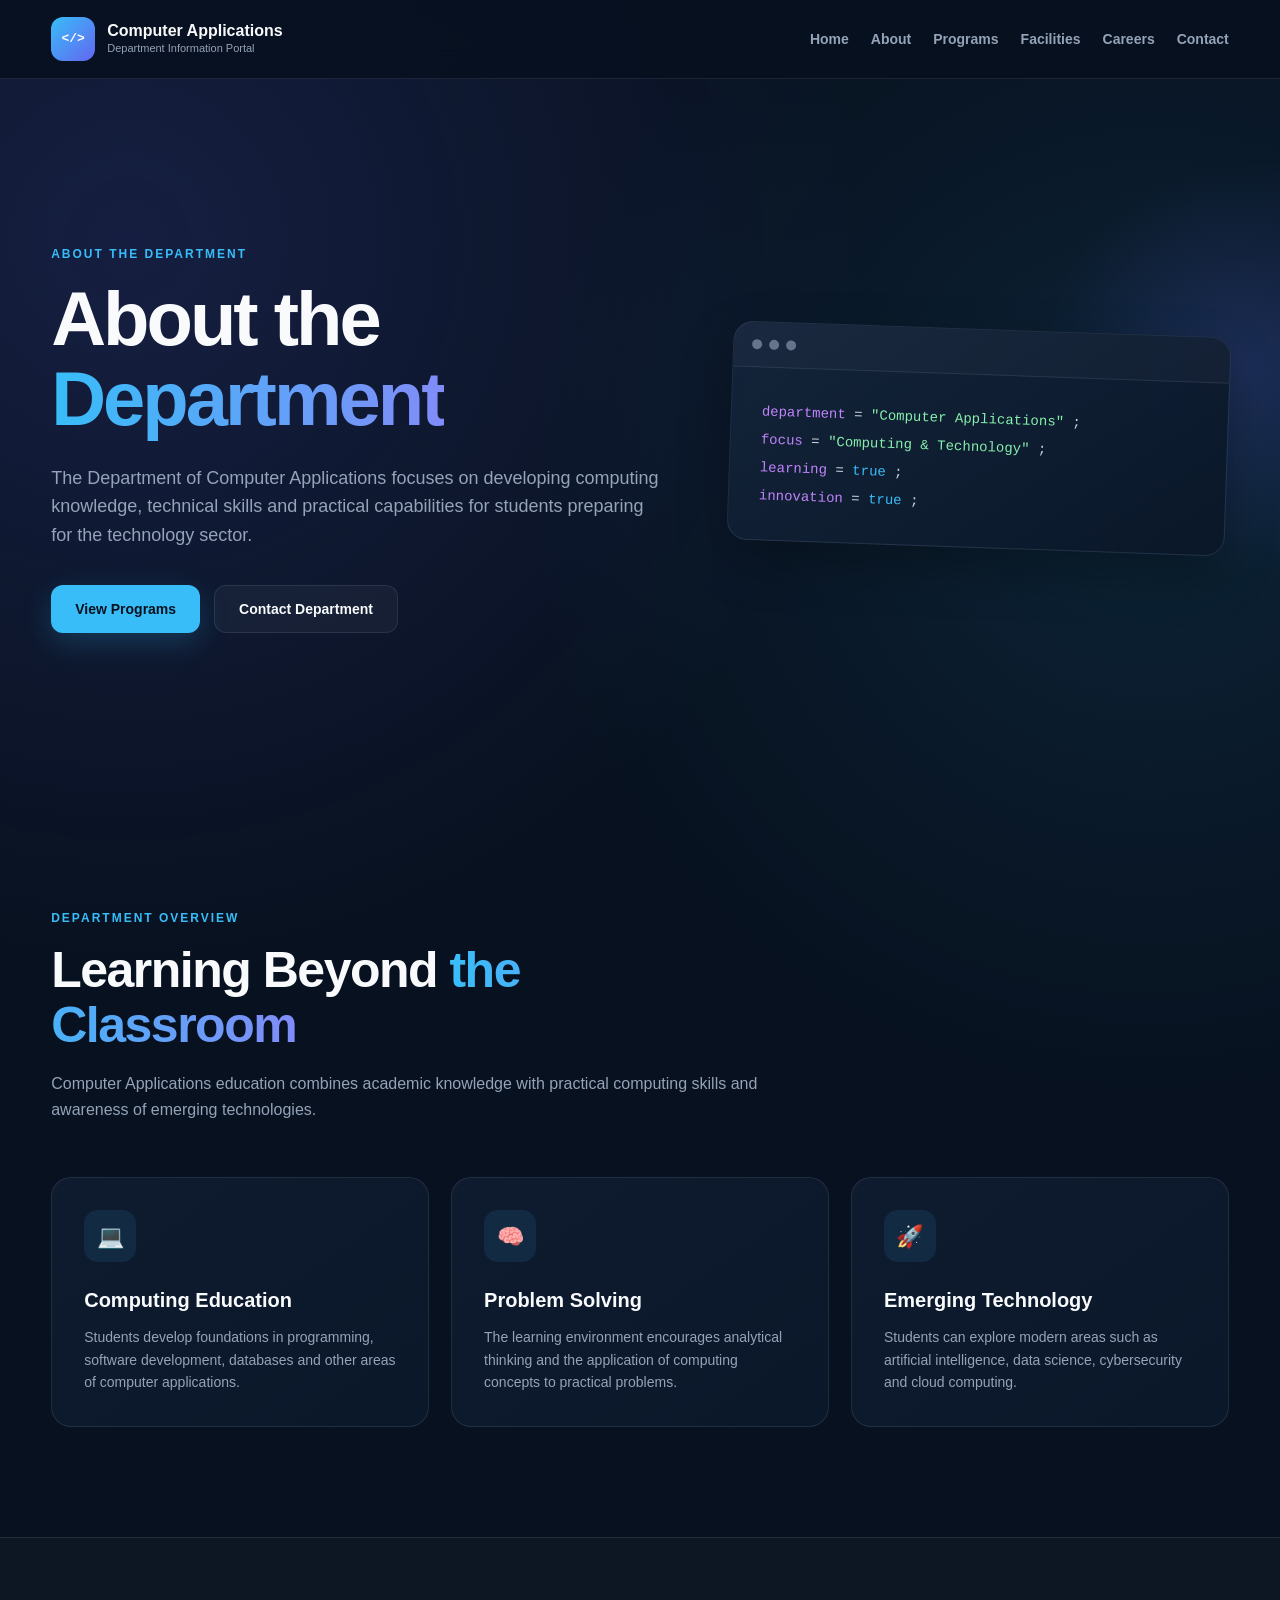
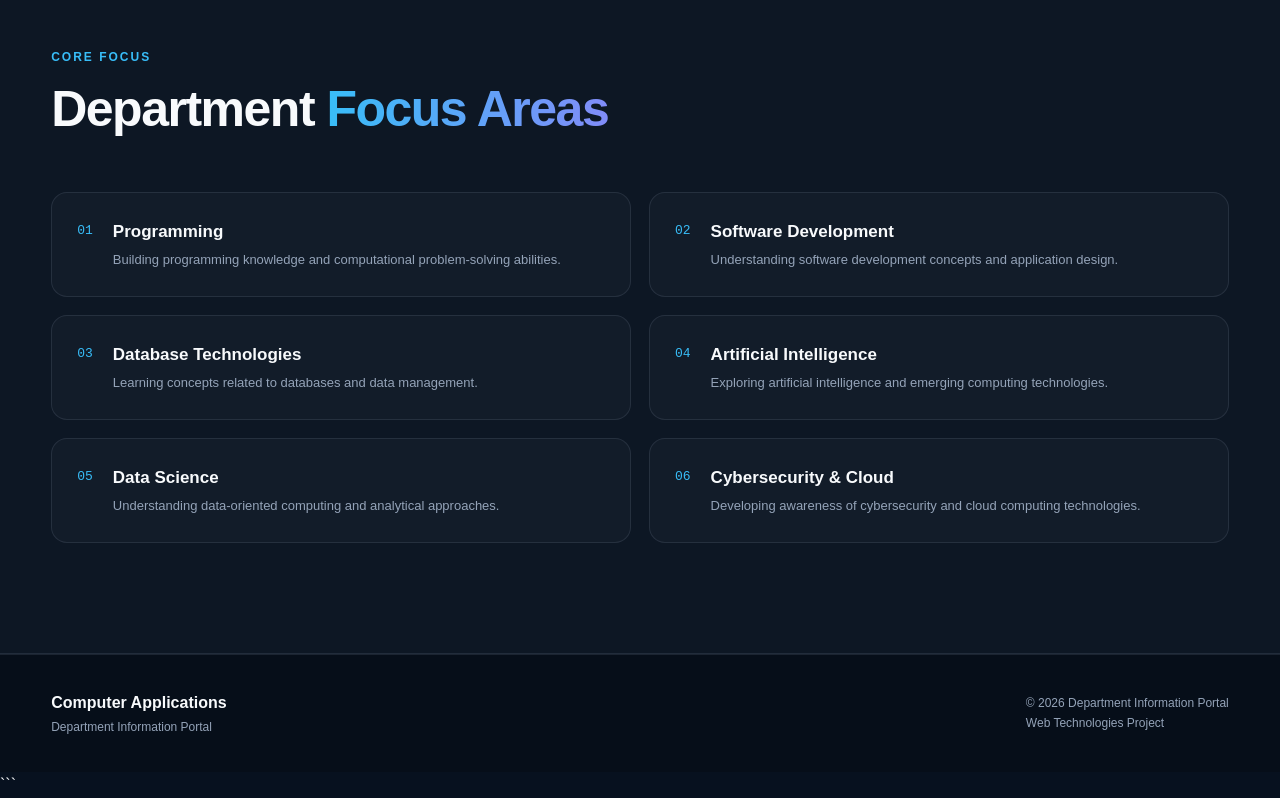
==== about.html @ d832e62a "Add files via upload" ====
<!DOCTYPE html>
<html lang="en">

<head>
    <meta charset="UTF-8">
    <meta name="viewport" content="width=device-width, initial-scale=1.0">

    <title>About Department | Computer Applications</title>

    <meta name="description"
          content="About the Department of Computer Applications.">

    <link rel="stylesheet" href="style.css">
</head>

<body>

    <!-- HEADER -->
    <header class="header">

        <div class="container nav-container">

            <div class="logo">
                <span class="logo-icon">&lt;/&gt;</span>

                <div>
                    <h2>Computer Applications</h2>
                    <p>Department Information Portal</p>
                </div>
            </div>

            <nav class="navbar">
                <a href="index.html">Home</a>
                <a href="about.html">About</a>
                <a href="programs.html">Programs</a>
                <a href="facilities.html">Facilities</a>
                <a href="careers.html">Careers</a>
                <a href="contact.html">Contact</a>
            </nav>

        </div>

    </header>


    <!-- PAGE HERO -->
    <section class="hero">

        <div class="container hero-content">

            <div class="hero-text">

                <p class="small-heading">
                    ABOUT THE DEPARTMENT
                </p>

                <h1>
                    About the
                    <span>Department</span>
                </h1>

                <p class="hero-description">
                    The Department of Computer Applications focuses on
                    developing computing knowledge, technical skills and
                    practical capabilities for students preparing for the
                    technology sector.
                </p>

                <div class="hero-buttons">

                    <a href="programs.html" class="btn primary-btn">
                        View Programs
                    </a>

                    <a href="contact.html" class="btn secondary-btn">
                        Contact Department
                    </a>

                </div>

            </div>


            <div class="hero-card">

                <div class="code-window">

                    <div class="window-top">
                        <span></span>
                        <span></span>
                        <span></span>
                    </div>

                    <div class="code-content">

                        <p>
                            <span class="code-keyword">department</span> =
                            <span class="code-string">
                                "Computer Applications"
                            </span>;
                        </p>

                        <p>
                            <span class="code-keyword">focus</span> =
                            <span class="code-string">
                                "Computing & Technology"
                            </span>;
                        </p>

                        <p>
                            <span class="code-keyword">learning</span> =
                            <span class="code-value">
                                true
                            </span>;
                        </p>

                        <p>
                            <span class="code-keyword">innovation</span> =
                            <span class="code-value">
                                true
                            </span>;
                        </p>

                    </div>

                </div>

            </div>

        </div>

    </section>


    <!-- ABOUT CONTENT -->
    <section class="section">

        <div class="container">

            <div class="section-heading">

                <p class="section-label">
                    DEPARTMENT OVERVIEW
                </p>

                <h2>
                    Learning Beyond
                    <span>the Classroom</span>
                </h2>

                <p>
                    Computer Applications education combines academic
                    knowledge with practical computing skills and
                    awareness of emerging technologies.
                </p>

            </div>


            <div class="about-grid">

                <div class="about-card">

                    <div class="icon-box">
                        💻
                    </div>

                    <h3>
                        Computing Education
                    </h3>

                    <p>
                        Students develop foundations in programming,
                        software development, databases and other areas
                        of computer applications.
                    </p>

                </div>


                <div class="about-card">

                    <div class="icon-box">
                        🧠
                    </div>

                    <h3>
                        Problem Solving
                    </h3>

                    <p>
                        The learning environment encourages analytical
                        thinking and the application of computing concepts
                        to practical problems.
                    </p>

                </div>


                <div class="about-card">

                    <div class="icon-box">
                        🚀
                    </div>

                    <h3>
                        Emerging Technology
                    </h3>

                    <p>
                        Students can explore modern areas such as artificial
                        intelligence, data science, cybersecurity and cloud
                        computing.
                    </p>

                </div>

            </div>

        </div>

    </section>


    <!-- FOCUS AREAS -->
    <section class="section dark-section">

        <div class="container">

            <div class="section-heading">

                <p class="section-label">
                    CORE FOCUS
                </p>

                <h2>
                    Department
                    <span>Focus Areas</span>
                </h2>

            </div>


            <div class="skills-grid">

                <div class="skill-item">
                    <span>01</span>

                    <div>
                        <h3>Programming</h3>

                        <p>
                            Building programming knowledge and computational
                            problem-solving abilities.
                        </p>
                    </div>
                </div>


                <div class="skill-item">
                    <span>02</span>

                    <div>
                        <h3>Software Development</h3>

                        <p>
                            Understanding software development concepts
                            and application design.
                        </p>
                    </div>
                </div>


                <div class="skill-item">
                    <span>03</span>

                    <div>
                        <h3>Database Technologies</h3>

                        <p>
                            Learning concepts related to databases and
                            data management.
                        </p>
                    </div>
                </div>


                <div class="skill-item">
                    <span>04</span>

                    <div>
                        <h3>Artificial Intelligence</h3>

                        <p>
                            Exploring artificial intelligence and emerging
                            computing technologies.
                        </p>
                    </div>
                </div>


                <div class="skill-item">
                    <span>05</span>

                    <div>
                        <h3>Data Science</h3>

                        <p>
                            Understanding data-oriented computing and
                            analytical approaches.
                        </p>
                    </div>
                </div>


                <div class="skill-item">
                    <span>06</span>

                    <div>
                        <h3>Cybersecurity & Cloud</h3>

                        <p>
                            Developing awareness of cybersecurity and
                            cloud computing technologies.
                        </p>
                    </div>
                </div>

            </div>

        </div>

    </section>


    <!-- FOOTER -->
    <footer class="footer">

        <div class="container footer-content">

            <div>
                <h3>
                    Computer Applications
                </h3>

                <p>
                    Department Information Portal
                </p>
            </div>

            <div>
                <p>
                    © 2026 Department Information Portal
                </p>

                <p>
                    Web Technologies Project
                </p>
            </div>

        </div>

    </footer>

</body>
</html>
```
---- style.css ----
/* =====================================================
   DEPARTMENT INFORMATION PORTAL
   HTML + CSS PROJECT
   ===================================================== */


/* ================= ROOT VARIABLES ================= */

:root {
    --bg: #07111f;
    --bg-light: #0b1729;
    --card: #101d30;
    --card-light: #14243b;

    --primary: #38bdf8;
    --secondary: #6366f1;

    --text: #f8fafc;
    --muted: #94a3b8;

    --border: rgba(148, 163, 184, 0.15);

    --max-width: 1180px;

    --radius: 20px;

    --shadow:
        0 20px 50px rgba(0, 0, 0, 0.25);
}


/* ================= RESET ================= */

* {
    margin: 0;
    padding: 0;
    box-sizing: border-box;
}


html {
    scroll-behavior: smooth;
}


body {
    font-family:
        Inter,
        "Segoe UI",
        Roboto,
        Arial,
        sans-serif;

    background:
        radial-gradient(
            circle at 10% 10%,
            rgba(99, 102, 241, 0.16),
            transparent 30%
        ),
        radial-gradient(
            circle at 90% 20%,
            rgba(56, 189, 248, 0.10),
            transparent 28%
        ),
        var(--bg);

    color: var(--text);

    line-height: 1.6;

    overflow-x: hidden;
}


a {
    text-decoration: none;
    color: inherit;
}


img {
    max-width: 100%;
    display: block;
}


.container {
    width: min(92%, var(--max-width));
    margin: auto;
}


/* ================= HEADER ================= */

.header {
    position: sticky;
    top: 0;
    z-index: 1000;

    background: rgba(7, 17, 31, 0.88);

    backdrop-filter: blur(16px);

    border-bottom: 1px solid var(--border);
}


.nav-container {
    min-height: 78px;

    display: flex;
    align-items: center;
    justify-content: space-between;

    gap: 30px;
}


/* Logo */

.logo {
    display: flex;
    align-items: center;
    gap: 12px;
}


.logo-icon {
    width: 44px;
    height: 44px;

    display: grid;
    place-items: center;

    border-radius: 12px;

    background:
        linear-gradient(
            135deg,
            var(--primary),
            var(--secondary)
        );

    color: white;

    font-weight: 800;

    font-family: monospace;
}


.logo h2 {
    font-size: 16px;
    line-height: 1.2;
}


.logo p {
    color: var(--muted);
    font-size: 11px;
}


/* Navigation */

.navbar {
    display: flex;
    align-items: center;
    gap: 22px;
}


.navbar a {
    color: var(--muted);

    font-size: 14px;
    font-weight: 600;

    transition:
        color 0.3s ease,
        transform 0.3s ease;
}


.navbar a:hover {
    color: var(--primary);
    transform: translateY(-2px);
}


/* ================= HERO ================= */

.hero {
    min-height: 720px;

    display: flex;
    align-items: center;

    position: relative;

    padding: 90px 0;
}


.hero::before {
    content: "";

    position: absolute;

    width: 420px;
    height: 420px;

    top: 80px;
    right: -180px;

    background:
        radial-gradient(
            circle,
            rgba(99, 102, 241, 0.20),
            transparent 70%
        );

    pointer-events: none;
}


.hero-content {
    display: grid;

    grid-template-columns:
        1.1fr
        0.9fr;

    align-items: center;

    gap: 70px;
}


.small-heading,
.section-label {
    color: var(--primary);

    font-size: 12px;

    font-weight: 800;

    letter-spacing: 2px;

    margin-bottom: 15px;
}


.hero h1 {
    font-size: clamp(42px, 6vw, 76px);

    line-height: 1.05;

    letter-spacing: -3px;

    margin-bottom: 25px;
}


.hero h1 span,
.section-heading span,
.career-text span,
.contact-box h2 span {
    background:
        linear-gradient(
            90deg,
            var(--primary),
            #818cf8
        );

    -webkit-background-clip: text;
    background-clip: text;

    color: transparent;
}


.hero-description {
    max-width: 620px;

    color: var(--muted);

    font-size: 18px;

    margin-bottom: 35px;
}


/* Buttons */

.hero-buttons {
    display: flex;

    flex-wrap: wrap;

    gap: 14px;
}


.btn {
    display: inline-flex;

    align-items: center;
    justify-content: center;

    min-height: 48px;

    padding: 0 24px;

    border-radius: 12px;

    font-size: 14px;

    font-weight: 700;

    transition:
        transform 0.3s ease,
        box-shadow 0.3s ease;
}


.btn:hover {
    transform: translateY(-3px);
}


.primary-btn {
    background: var(--primary);

    color: #03111d;

    box-shadow:
        0 10px 30px rgba(56, 189, 248, 0.20);
}


.secondary-btn {
    border: 1px solid var(--border);

    background: rgba(255, 255, 255, 0.04);

    color: var(--text);
}


/* Code Card */

.hero-card {
    position: relative;
}


.code-window {
    background:
        linear-gradient(
            145deg,
            rgba(20, 36, 59, 0.96),
            rgba(10, 23, 40, 0.96)
        );

    border: 1px solid var(--border);

    border-radius: 20px;

    box-shadow: var(--shadow);

    overflow: hidden;

    transform: rotate(2deg);

    transition: transform 0.4s ease;
}


.code-window:hover {
    transform: rotate(0deg) translateY(-5px);
}


.window-top {
    height: 45px;

    display: flex;

    align-items: center;

    gap: 7px;

    padding: 0 18px;

    border-bottom: 1px solid var(--border);

    background: rgba(255, 255, 255, 0.025);
}


.window-top span {
    width: 10px;
    height: 10px;

    border-radius: 50%;

    background: #64748b;
}


.code-content {
    padding: 30px;

    font-family:
        "Courier New",
        monospace;

    font-size: 14px;

    color: #cbd5e1;

    line-height: 2;
}


.code-keyword {
    color: #c084fc;
}


.code-string {
    color: #86efac;
}


.code-value {
    color: #38bdf8;
}


.indent {
    padding-left: 25px;
}


/* ================= GENERAL SECTION ================= */

.section {
    padding: 110px 0;
}


.dark-section {
    background:
        rgba(255, 255, 255, 0.025);

    border-top: 1px solid var(--border);

    border-bottom: 1px solid var(--border);
}


.section-heading {
    max-width: 720px;

    margin-bottom: 55px;
}


.section-heading h2 {
    font-size: clamp(32px, 5vw, 50px);

    line-height: 1.1;

    letter-spacing: -1.5px;

    margin-bottom: 18px;
}


.section-heading > p:last-child {
    color: var(--muted);

    font-size: 16px;
}


/* ================= ABOUT ================= */

.about-grid {
    display: grid;

    grid-template-columns:
        repeat(3, 1fr);

    gap: 22px;
}


.about-card {
    padding: 32px;

    background:
        linear-gradient(
            145deg,
            rgba(16, 29, 48, 0.90),
            rgba(12, 25, 43, 0.90)
        );

    border: 1px solid var(--border);

    border-radius: var(--radius);

    transition:
        transform 0.3s ease,
        border-color 0.3s ease;
}


.about-card:hover {
    transform: translateY(-8px);

    border-color:
        rgba(56, 189, 248, 0.35);
}


.icon-box {
    width: 52px;
    height: 52px;

    display: grid;
    place-items: center;

    margin-bottom: 22px;

    border-radius: 14px;

    background:
        rgba(56, 189, 248, 0.10);

    font-size: 22px;
}


.about-card h3 {
    margin-bottom: 10px;

    font-size: 20px;
}


.about-card p {
    color: var(--muted);

    font-size: 14px;
}


/* ================= PROGRAMS ================= */

.program-grid {
    display: grid;

    grid-template-columns:
        repeat(3, 1fr);

    gap: 22px;
}


.program-card {
    position: relative;

    padding: 34px;

    background:
        rgba(16, 29, 48, 0.75);

    border: 1px solid var(--border);

    border-radius: var(--radius);

    overflow: hidden;

    transition:
        transform 0.3s ease,
        border-color 0.3s ease;
}


.program-card::before {
    content: "";

    position: absolute;

    left: 0;
    top: 0;

    width: 100%;
    height: 3px;

    background:
        linear-gradient(
            90deg,
            var(--primary),
            var(--secondary)
        );
}


.program-card:hover {
    transform: translateY(-8px);

    border-color:
        rgba(99, 102, 241, 0.45);
}


.program-number {
    color: var(--primary);

    font-family: monospace;

    font-size: 14px;

    margin-bottom: 25px;
}


.program-card h3 {
    font-size: 36px;

    margin-bottom: 4px;
}


.program-card h4 {
    font-size: 15px;

    color: #cbd5e1;

    margin-bottom: 18px;
}


.program-card p {
    color: var(--muted);

    font-size: 14px;

    margin-bottom: 25px;
}


.program-card a {
    color: var(--primary);

    font-size: 14px;

    font-weight: 700;
}


/* ================= LEARNING ================= */

.skills-grid {
    display: grid;

    grid-template-columns:
        repeat(2, 1fr);

    gap: 18px;
}


.skill-item {
    display: flex;

    align-items: flex-start;

    gap: 20px;

    padding: 25px;

    border: 1px solid var(--border);

    border-radius: 16px;

    background:
        rgba(255, 255, 255, 0.025);

    transition:
        transform 0.3s ease,
        background 0.3s ease;
}


.skill-item:hover {
    transform: translateX(5px);

    background:
        rgba(56, 189, 248, 0.05);
}


.skill-item > span {
    color: var(--primary);

    font-family: monospace;

    font-size: 13px;

    padding-top: 3px;
}


.skill-item h3 {
    font-size: 17px;

    margin-bottom: 5px;
}


.skill-item p {
    color: var(--muted);

    font-size: 13px;
}


/* ================= FACILITIES ================= */

.facility-grid {
    display: grid;

    grid-template-columns:
        repeat(4, 1fr);

    gap: 18px;
}


.facility-card {
    padding: 28px;

    background:
        rgba(16, 29, 48, 0.85);

    border: 1px solid var(--border);

    border-radius: 18px;

    transition:
        transform 0.3s ease;
}


.facility-card:hover {
    transform: translateY(-6px);
}


.facility-icon {
    font-size: 28px;

    margin-bottom: 20px;
}


.facility-card h3 {
    font-size: 17px;

    margin-bottom: 9px;
}


.facility-card p {
    color: var(--muted);

    font-size: 13px;
}


/* ================= CAREERS ================= */

.career-content {
    display: grid;

    grid-template-columns:
        1fr 1fr;

    gap: 80px;

    align-items: center;
}


.career-text h2 {
    font-size: clamp(32px, 5vw, 52px);

    line-height: 1.1;

    letter-spacing: -1.5px;

    margin-bottom: 20px;
}


.career-text > p:last-child {
    color: var(--muted);

    font-size: 16px;
}


.career-list {
    display: flex;

    flex-direction: column;

    gap: 12px;
}


.career-item {
    display: flex;

    align-items: center;

    gap: 18px;

    padding: 18px 20px;

    border: 1px solid var(--border);

    border-radius: 14px;

    background:
        rgba(255, 255, 255, 0.025);
}


.career-item span {
    color: var(--primary);

    font-family: monospace;

    font-size: 13px;
}


.career-item strong {
    font-size: 15px;
}


/* ================= CONTACT ================= */

.contact-section {
    padding-bottom: 120px;
}


.contact-box {
    display: grid;

    grid-template-columns:
        1.1fr
        0.9fr;

    gap: 60px;

    padding: 55px;

    background:
        linear-gradient(
            135deg,
            rgba(56, 189, 248, 0.08),
            rgba(99, 102, 241, 0.08)
        );

    border: 1px solid var(--border);

    border-radius: 24px;
}


.contact-box h2 {
    font-size: clamp(30px, 4vw, 48px);

    line-height: 1.1;

    margin-bottom: 18px;
}


.contact-box > div:first-child > p:last-child {
    color: var(--muted);

    max-width: 600px;
}


.contact-details {
    display: flex;

    flex-direction: column;

    gap: 18px;
}


.contact-item {
    display: flex;

    gap: 15px;

    padding: 18px;

    background:
        rgba(0, 0, 0, 0.12);

    border: 1px solid var(--border);

    border-radius: 14px;
}


.contact-item > span {
    font-size: 20px;
}


.contact-item strong {
    display: block;

    font-size: 14px;

    margin-bottom: 3px;
}


.contact-item p {
    color: var(--muted);

    font-size: 13px;
}


.contact-item a {
    color: var(--primary);
}


/* ================= FOOTER ================= */

.footer {
    border-top: 1px solid var(--border);

    padding: 35px 0;

    background:
        rgba(0, 0, 0, 0.20);
}


.footer-content {
    display: flex;

    align-items: center;

    justify-content: space-between;

    gap: 30px;
}


.footer h3 {
    font-size: 16px;

    margin-bottom: 3px;
}


.footer p {
    color: var(--muted);

    font-size: 12px;
}


/* ================= RESPONSIVE DESIGN ================= */

@media (max-width: 1000px) {

    .navbar {
        gap: 12px;
    }

    .navbar a {
        font-size: 12px;
    }


    .hero-content {
        grid-template-columns: 1fr;

        gap: 50px;
    }


    .hero {
        min-height: auto;
    }


    .hero-card {
        max-width: 650px;
    }


    .facility-grid {
        grid-template-columns:
            repeat(2, 1fr);
    }


    .career-content {
        grid-template-columns: 1fr;

        gap: 45px;
    }

}


@media (max-width: 760px) {

    .header {
        position: relative;
    }


    .nav-container {
        padding: 18px 0;

        flex-direction: column;

        align-items: flex-start;
    }


    .navbar {
        width: 100%;

        overflow-x: auto;

        padding-bottom: 5px;

        justify-content: flex-start;
    }


    .navbar a {
        white-space: nowrap;

        font-size: 13px;
    }


    .hero {
        padding: 70px 0;
    }


    .hero h1 {
        font-size: 48px;

        letter-spacing: -2px;
    }


    .hero-description {
        font-size: 16px;
    }


    .section {
        padding: 80px 0;
    }


    .about-grid,
    .program-grid,
    .skills-grid {
        grid-template-columns: 1fr;
    }


    .facility-grid {
        grid-template-columns: 1fr;
    }


    .contact-box {
        grid-template-columns: 1fr;

        padding: 30px;

        gap: 35px;
    }


    .footer-content {
        flex-direction: column;

        align-items: flex-start;
    }

}


@media (max-width: 480px) {

    .logo h2 {
        font-size: 14px;
    }


    .hero h1 {
        font-size: 40px;
    }


    .hero-buttons {
        flex-direction: column;
    }


    .btn {
        width: 100%;
    }


    .code-content {
        padding: 20px;

        font-size: 11px;

        overflow-x: auto;
    }


    .section-heading h2 {
        font-size: 34px;
    }


    .contact-box h2 {
        font-size: 32px;
    }

}
    .program-card-link {
        color: var(--primary);
        font-size: 14px;
        font-weight: 700;
}

    .program-card-link:hover {
        text-decoration: underline;
}
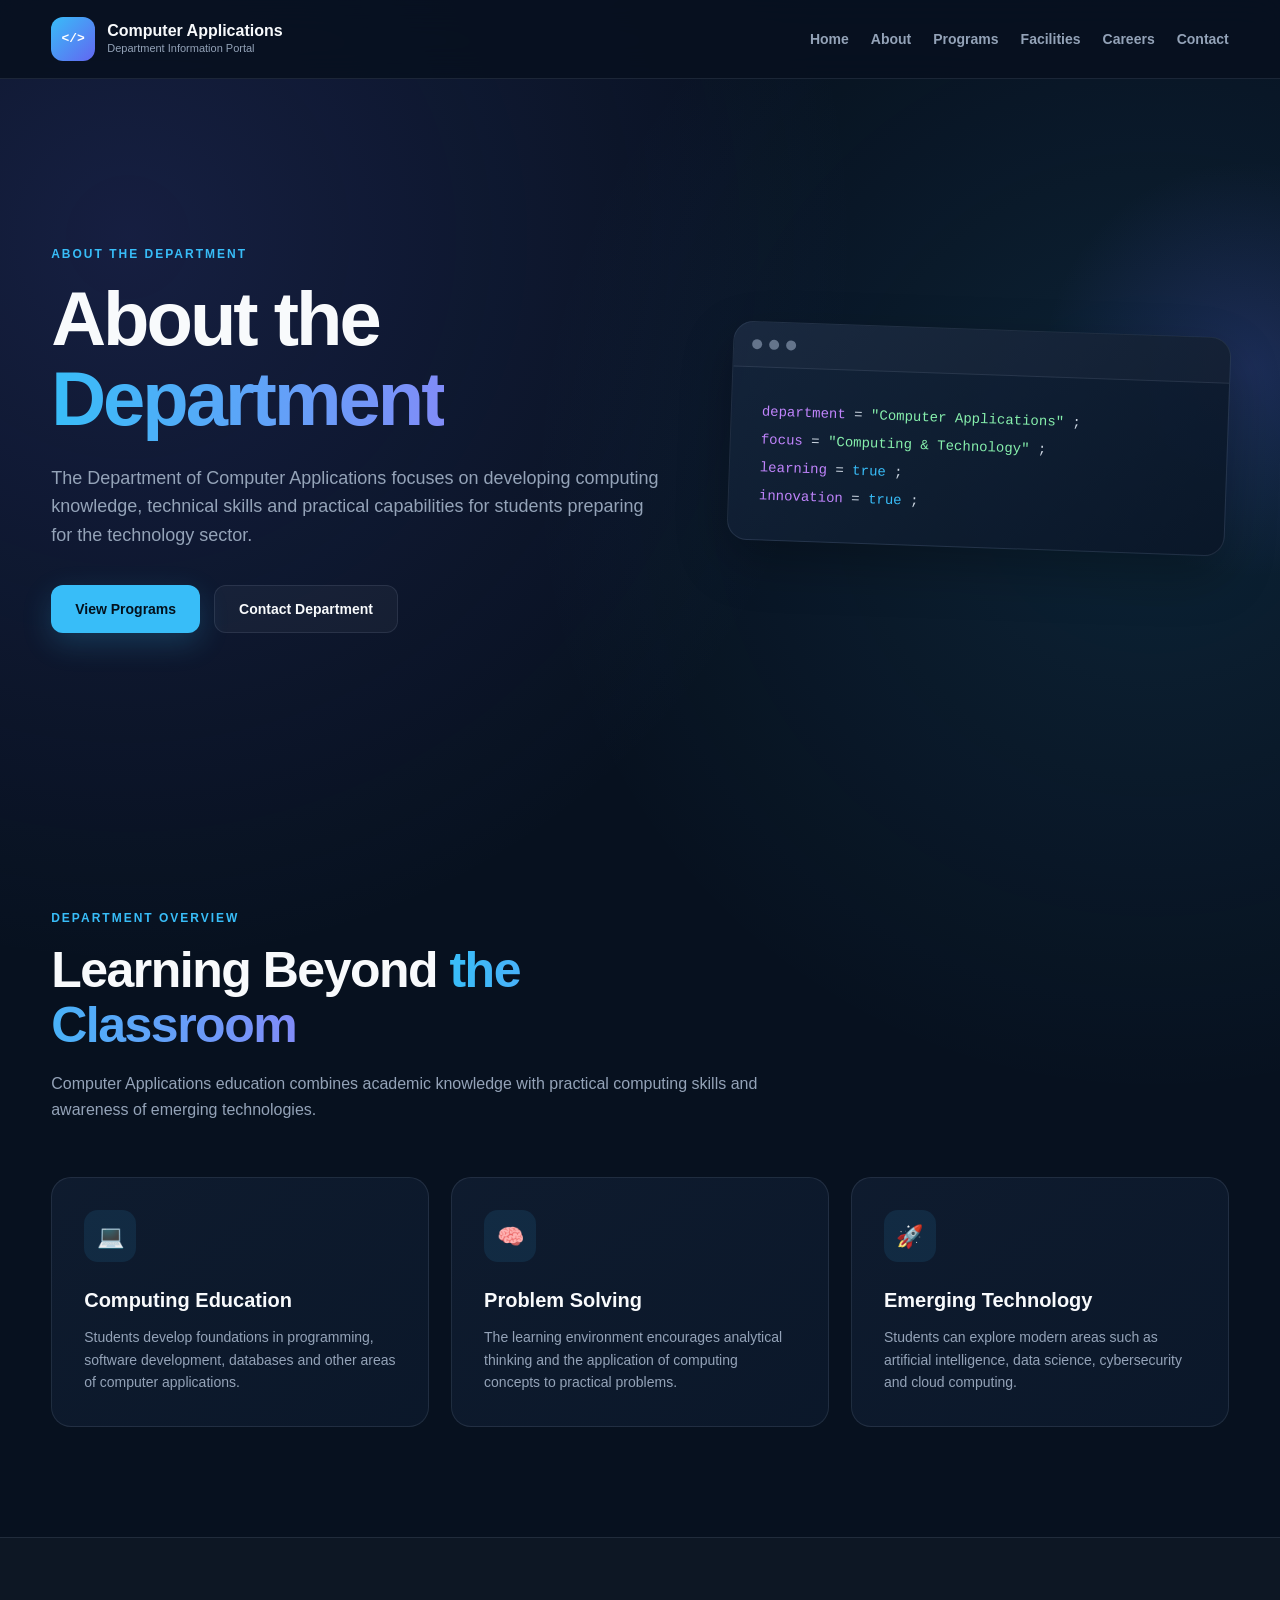
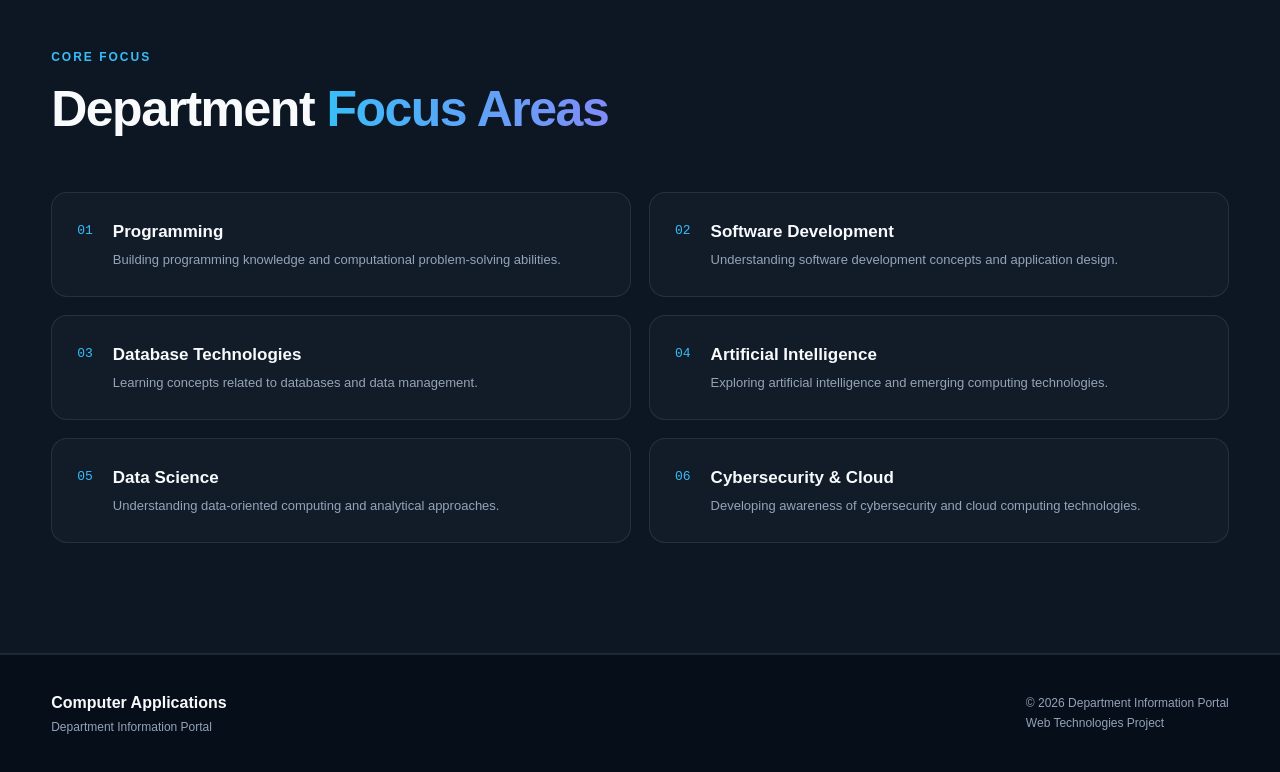
==== commit 58cad000: "Refactor about.html structure and content" ====
--- a/about.html
+++ b/about.html
@@ -364,4 +364,3 @@
 
 </body>
 </html>
-```
